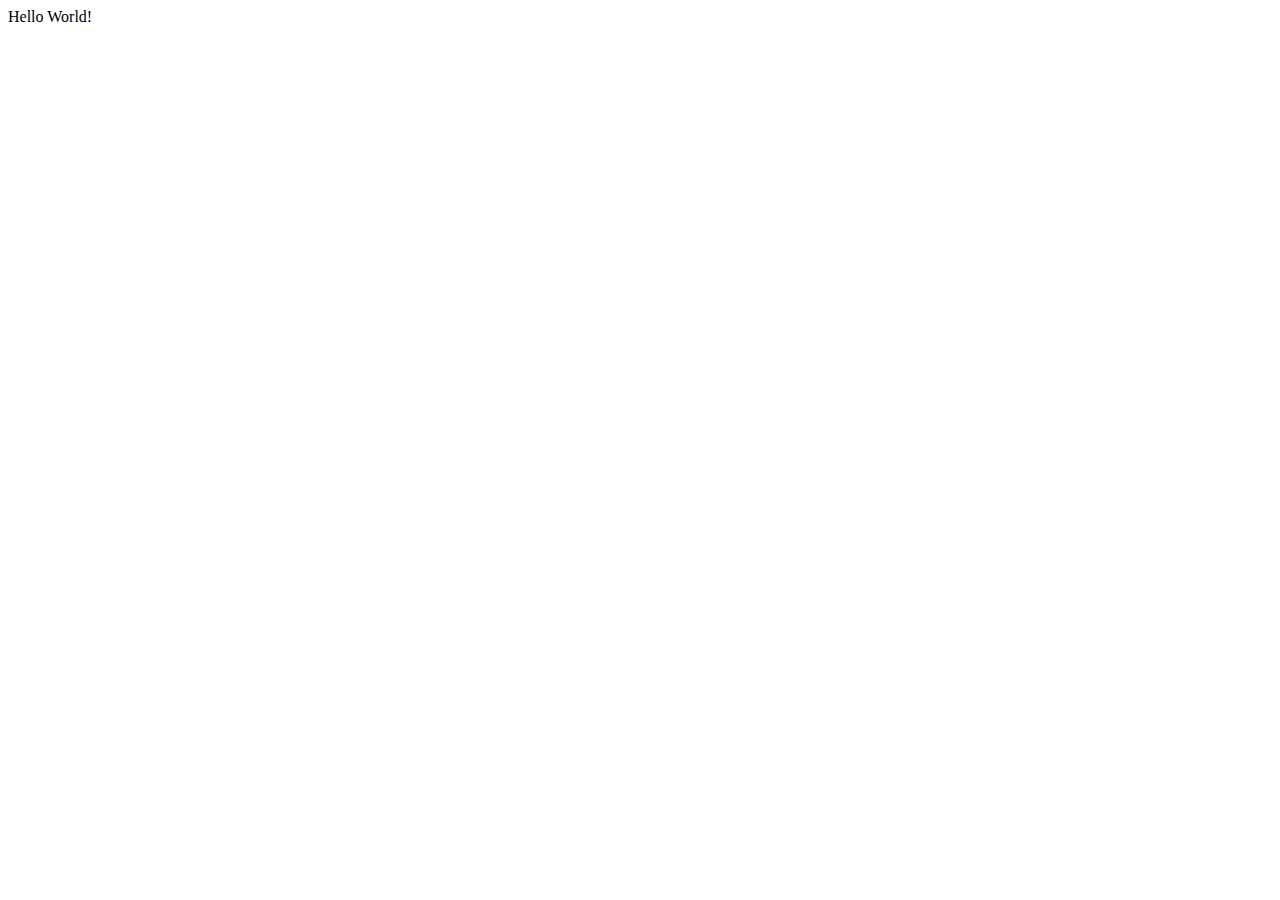
==== index.html @ dfebf289 "1" ====
<!DOCTYPE html PUBLIC "-//W3C//DTD XHTML 1.0 Transitional//EN" "http://www.w3.org/TR/xhtml1/DTD/xhtml1-transitional.dtd">
<html lang="ko">
	<head>
	   <meta charset="UTF-8" />
	   <title>21561121_최수림</title>
	   	<script type="text/javascript">
			var car = ['sonata', 'spark', 'malibu', 'sorento'];
			var rev = car.reverse();
			for(var i = 0; i < 2; i++){
				console.log(rev);
			}
		</script>
		<script type="text/javascript">
			for (name in document) {
            console.log(name);}
		</script>
	</head>
	<body>
		Hello World!
	
	</body>
</html>
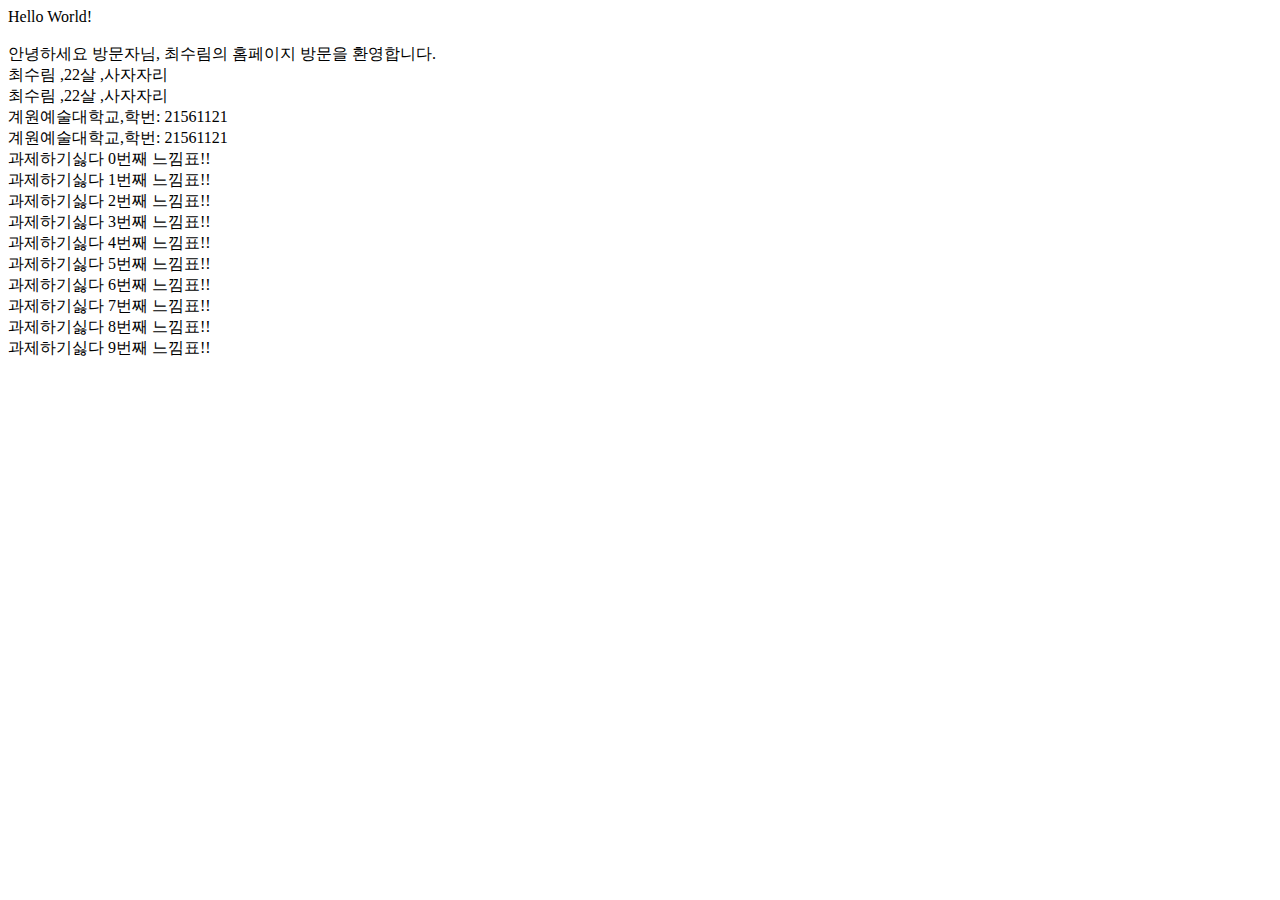
==== commit 6813b85b: "work" ====
--- a/index.html
+++ b/index.html
@@ -9,14 +9,41 @@
 			for(var i = 0; i < 2; i++){
 				console.log(rev);
 			}
-		</script>
-		<script type="text/javascript">
 			for (name in document) {
             console.log(name);}
 		</script>
 	</head>
 	<body>
-		Hello World!
-	
+		Hello World!<br /><br />
+	<script type="text/javascript">
+		function intro (hi, name, come){
+			document.write(hi + '방문자님, ' + name + '의 홈페이지 ' + come + '을 환영합니다.<br />')
+		}
+		intro('안녕하세요 ', '최수림', '방문');
+
+		var myName = ['최수림 ', '22살 ', '사자자리<br />'];
+		for (var i =0; i<2; i++){
+			document.write(myName);
+		}
+		var school = {Kaywon: '계원예술대학교', ClassOf: '학번: 21561121</br>'};
+		var name = '';
+		var koreanName = [];
+		for (name in school) {
+		 koreanName.push(school[name]);
+		}
+		for (var i = 0; i<2; i++){
+			document.write(koreanName);
+		}
+
+		var count = 0;
+
+		while (count<10){
+			document.write('과제하기싫다 ' + count + '번째 느낌표!!<br />');
+			count++;
+		}
+		
+
+	</script>
+
 	</body>
 </html>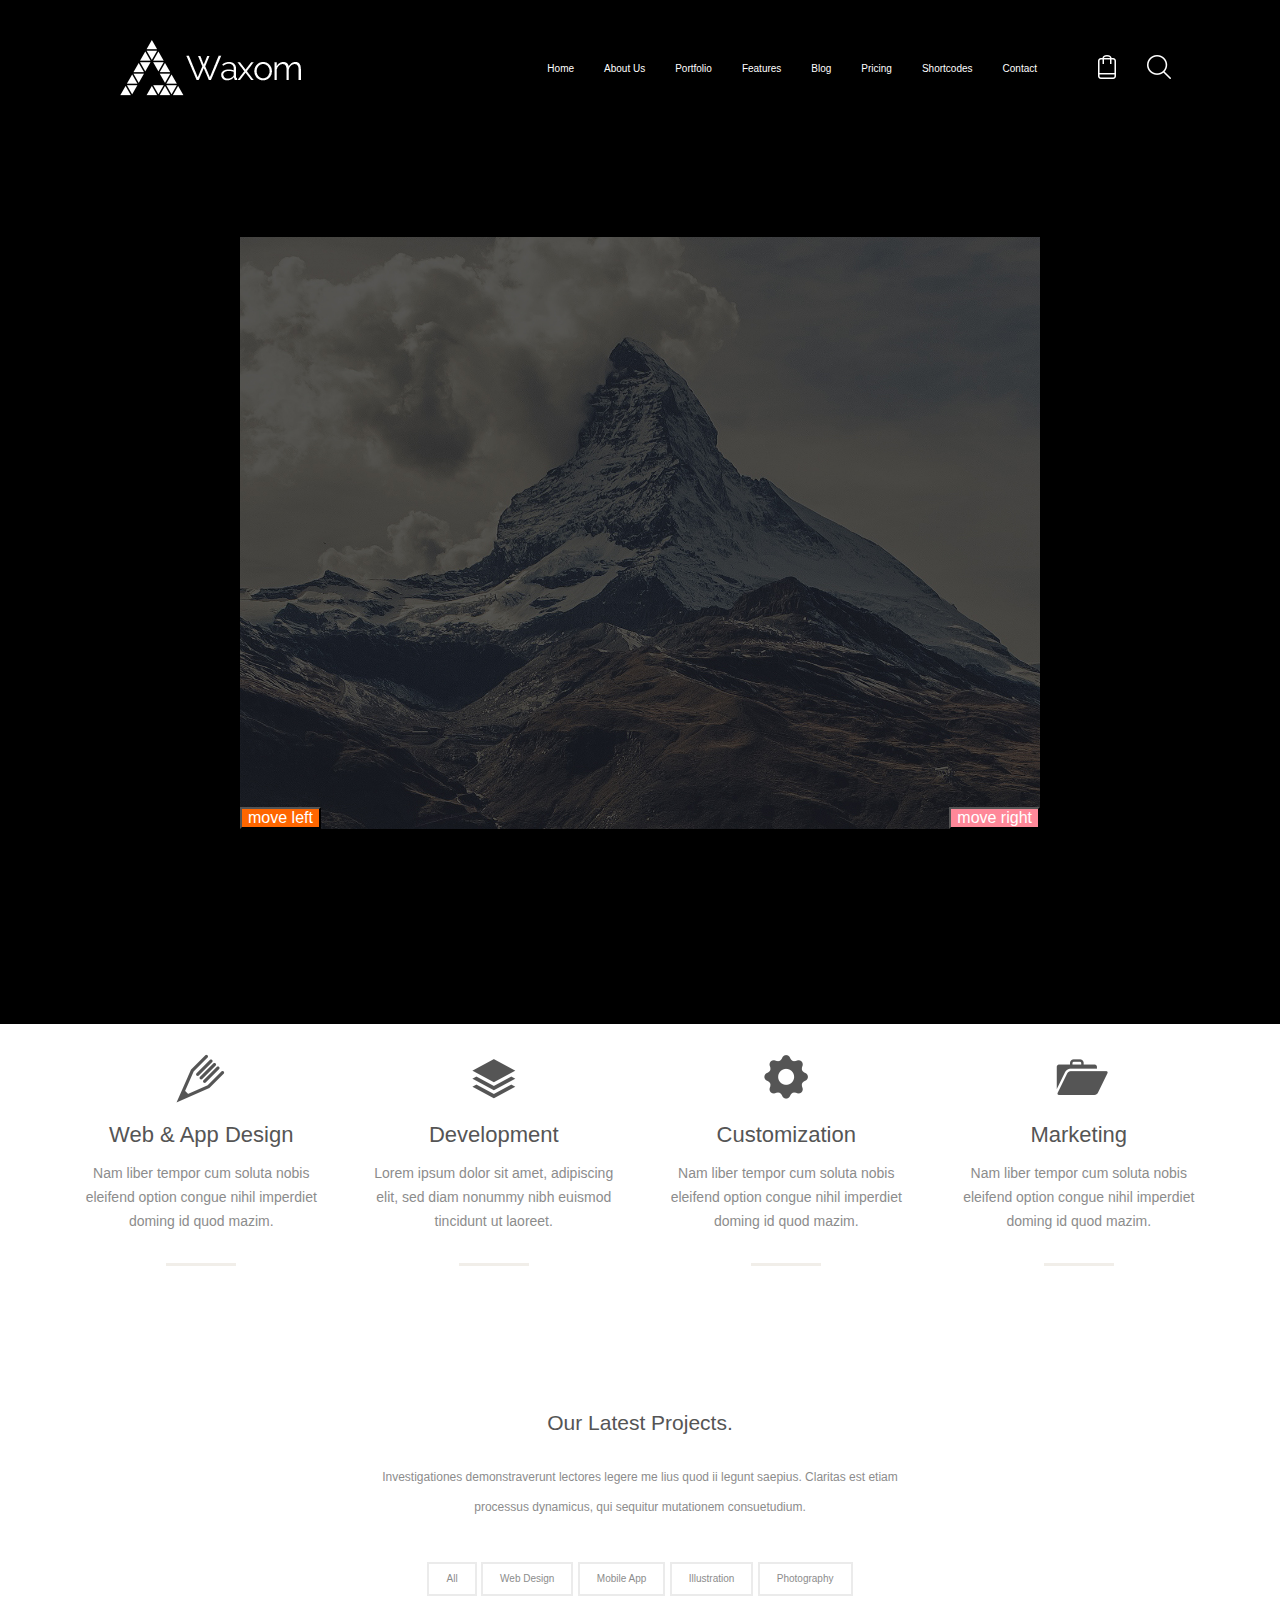
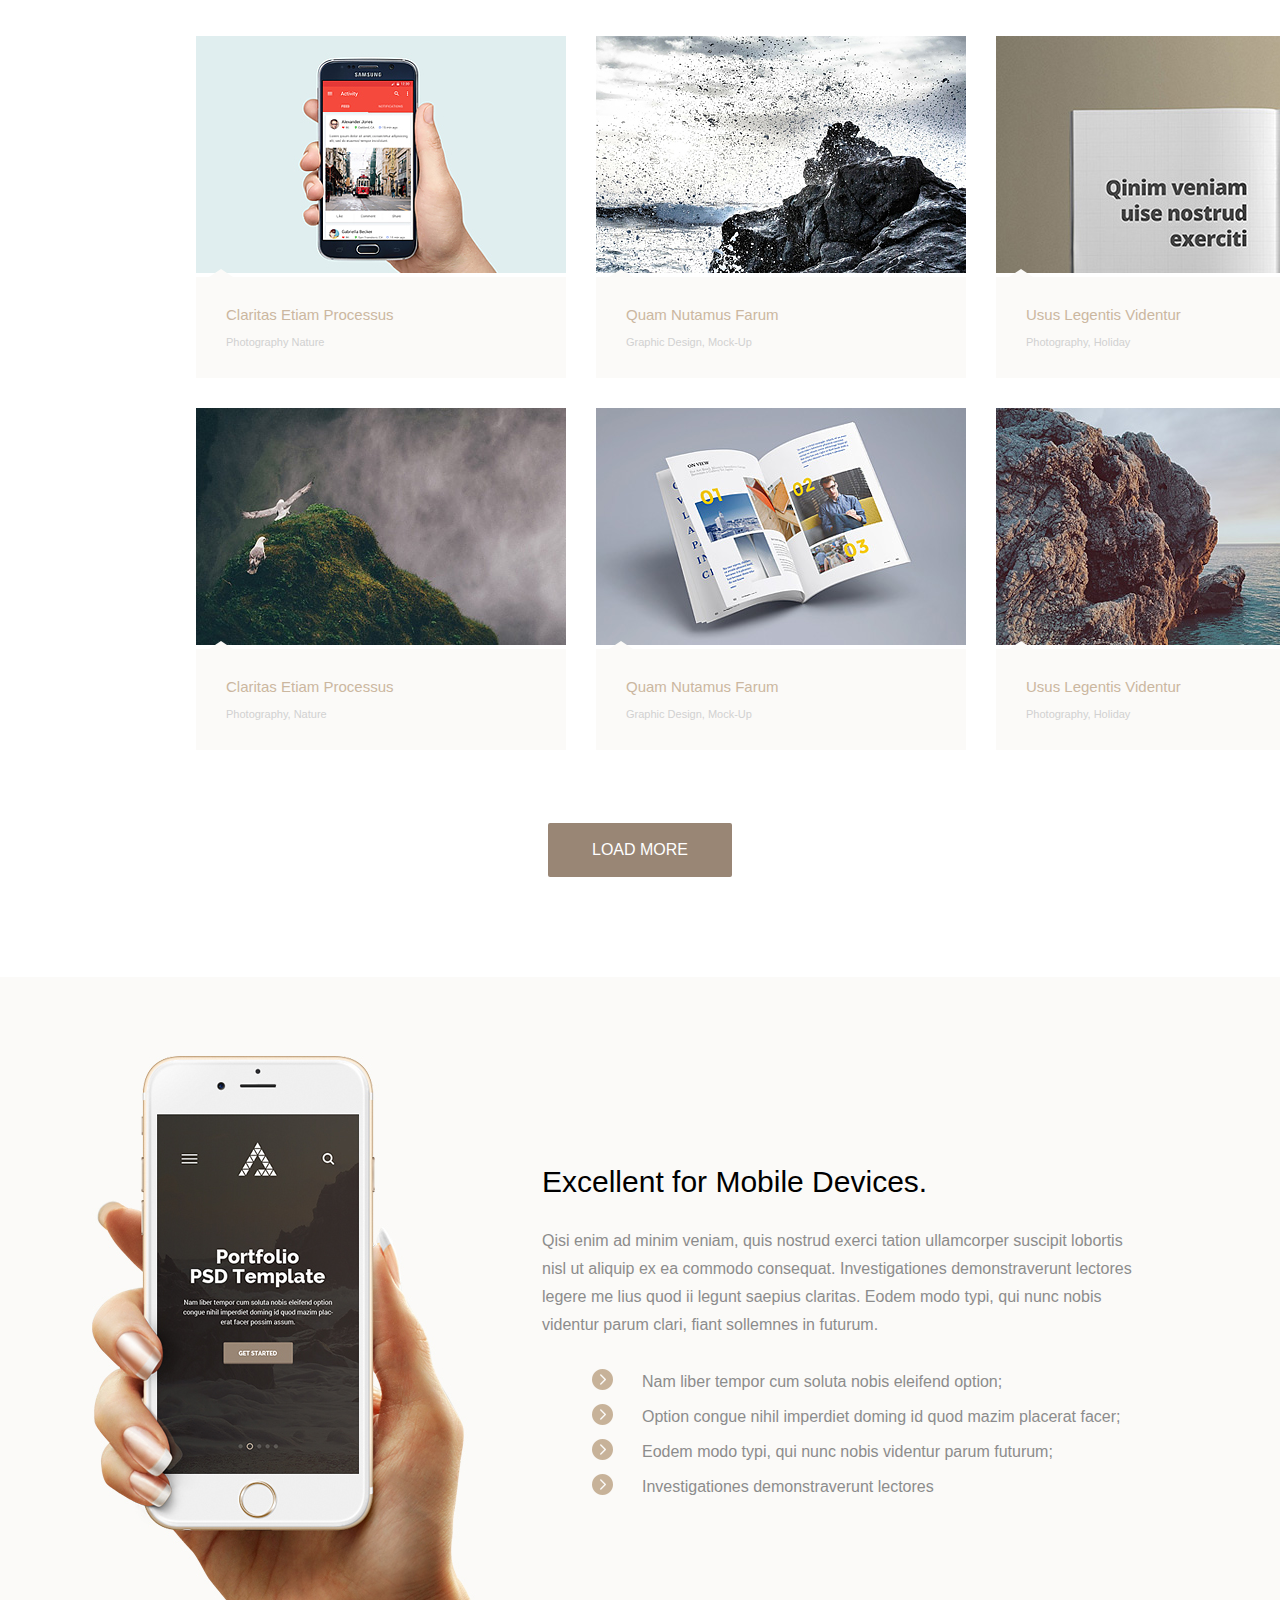
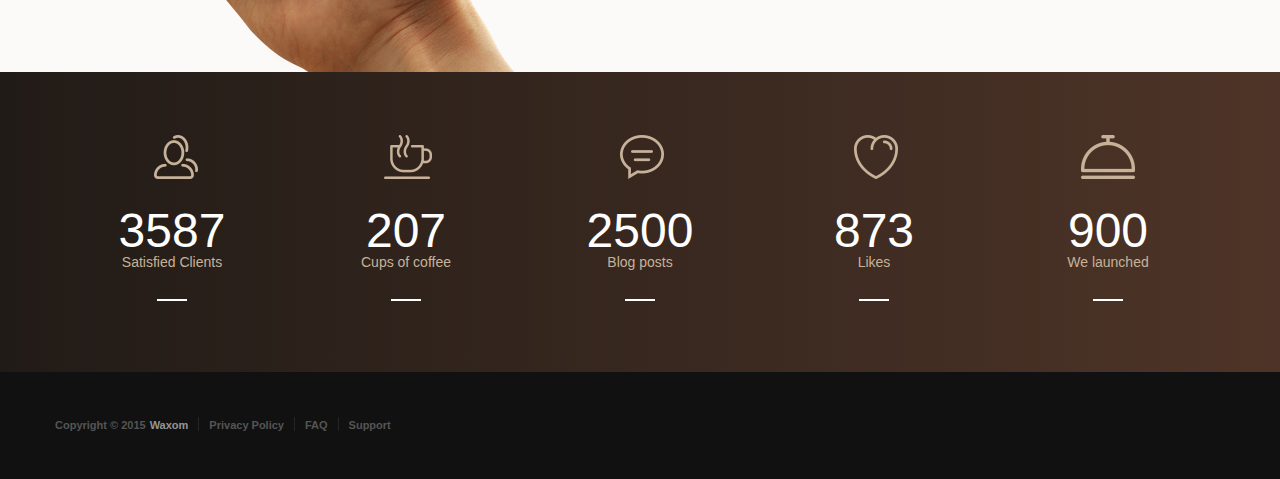
==== commit 3caada24: "v" ====
--- a/index.html
+++ b/index.html
@@ -1,49 +1,379 @@
-<!DOCTYPE html PUBLIC "-//W3C//DTD XHTML 1.0 Transitional//EN" "http://www.w3.org/TR/xhtml1/DTD/xhtml1-transitional.dtd">
+<!DOCTYPE html>
 <html lang="ko">
-	<head>
-	   <meta charset="UTF-8" />
-	   <title>21561121_최수림</title>
-	   	<script type="text/javascript">
-			var car = ['sonata', 'spark', 'malibu', 'sorento'];
-			var rev = car.reverse();
-			for(var i = 0; i < 2; i++){
-				console.log(rev);
-			}
-			for (name in document) {
-            console.log(name);}
+<head>
+	<meta charset="utf-8">
+	<title>21561121-최수림</title>
+	<link rel="stylesheet" type="text/css" href="css/style.css">
+    <link rel="stylesheet" href="./css/normalize.css">
+    <link rel="stylesheet" href="./css/index.css">
+</head>
+<body>
+	<header>
+		<div class="dhd1">
+			<h1><a href="#"><img src="img/logo.png" width="181" height="56" alt=""></a></h1>
+			<nav>
+				<ul>
+					<li><a href="#">Home</a></li>
+					<li><a href="#">About Us</a></li>
+					<li><a href="#">Portfolio</a></li>
+					<li><a href="#">Features</a></li>
+					<li><a href="#">Blog</a></li>
+					<li><a href="#">Pricing</a></li>
+					<li><a href="#">Shortcodes</a></li>
+					<li><a href="#">Contact</a></li>
+					<div>
+						<a href="#"><li class="h_1"></li></a>
+						<a href="#"><li class="h_2"></li></a>
+					</div>
+				</ul>
+			</nav>
+		</div>
+				<article class="hdart">
+		<div id="imageSlider" class="imageSlider">
+			<ul id="sliderContainer" class="sliderContainer">
+			</ul>
+			<div id="controller" class="controller">
+					<button id="leftButton" class="left">왼쪽으로</button>
+					<button id="rightButton" class="right">오른쪽으로</button>
+			</div>
+			<script src="https://code.jquery.com/jquery-3.1.1.min.js"></script>
+			<script type="text/javascript" src="js/jquery.js"></script>
+				<script type="text/javascript">
+   			 $(document).ready(function (){        
+			//자바스크립트 코드 작성 영역
+			var imageNames = ['img/img1.jpg', './img/img2.jpg', './img/img3.jpg', './img/img4.jpg', './img/img5.jpg'];
+            //Quest 02 imageNames 배열의 원소 수 만큼 li 노드객체를 생 성합시다. for 반복문, $(‘<div></div>’) 
+            //Quest 03 배열의 원소를 src attrubute로 갖는 img 노드를 생 성하고, Q2에서 생성한 li 노드에 추가합시다. <img src=“…” />, append, appendTo
+            //Quest 04 img 노드를 포함하고 있는 li 노드를 ul#sliderContainer 노드에 추가합시다. append, appendTo     
+            for(var i=0;i < imageNames.length;i++){
+                $('<li></li>').append('<img src='+'"'+imageNames[i]+'"'+'/>').appendTo('ul#sliderContainer');  
+            }      
+            var $p = $('p#test');
+            var $er = $('p#error');
+            //Quest 05 p#moveTop노드를 body의 가장 위로 이동합시다 prepend, before
+            $('body').prepend($('p#moveTop'));
+            //Quest 06 p#moveBottom노드를 body의 가장 아래로 이동합 시다. append, after
+            $('body').after($('p#moveBottom'));
+            //Quest 07 p#error노드를 삭제합시다. remove
+            $er.remove();
+            
+            //Quest 08 p#test노드의 내용을 ‘수정되었습니다’ 로 수정해봅 시다. html, text
+            $p.text('저를수정해주세요');
+            //Quest 07 p#test노드의 내용을 모두 삭제합시다. html
+            $p.html('');
+            
+            
+            //week5
+            var $li = $("#sliderContainer > li");
+            $("#imageSlider").css('overflow','hidden');
+            $li.css('float','left');
+            $("#sliderContainer img").css('height','592px');
+            
+            $("#sliderContainer").css('width',$li.length * parseInt($li.css('width')));
+            
+            $("#leftButton").html('move left').css({backgroundColor:'#ff6600',color:'#ffffff'});
+            $("#rightButton").html('move right').css({backgroundColor:'#ff8899',color:'#ffffff'});
+        
+            var max = $li.length;
+            var $container =$("#sliderContainer");
+            $container.css({'margin-left':'-800px'});
+            //li 1개의 영역만큼 앞으로 항상 2번째li를보이게함
+            $container.prepend($container.children()[max-1]);
+            //맨마지막자식노드를 맨앞으로(배열은 0부터시작)
+        
+            function moveLeft (){
+                  $($container.children()[1]).css({'margin-left':'800px'});
+                    //두번째자식li의 처음 위치값  
+                    $container.append($container.children()[0]);
+                    //첫번째li를 마지막노드로넣음
+                    $($container.children()[0]).animate({'margin-left':'0'},200);
+                    //두번째였던노드는 첫번째노드로 바뀌면서 배열[0]이되고 애니메이션실행
+                
+            }
+            function moveright (){
+                    $container.prepend($container.children()[max-1]);
+                    //마지막노드를 첫번째 노드로이동
+                    $($container.children()[0]).css({'margin-left':'-800px'});
+                    
+                    $($container.children()[0]).animate({'margin-left':'0'},200);
+           
+            }
+            console.log("fffff");
+           // 함수 만들기 var moveLeft = function (){}
+            
+       
+            $('#leftButton').click(moveLeft);
+            $('#rightButton').click(moveright);
+            //
+           
+});
 		</script>
-	</head>
-	<body>
-		Hello World!<br /><br />
-	<script type="text/javascript">
-		function intro (hi, name, come){
-			document.write(hi + '방문자님, ' + name + '의 홈페이지 ' + come + '을 환영합니다.<br />')
-		}
-		intro('안녕하세요 ', '최수림', '방문');
+	</article>
+	</header>
 
-		var myName = ['최수림 ', '22살 ', '사자자리<br />'];
-		for (var i =0; i<2; i++){
-			document.write(myName);
-		}
-		var school = {Kaywon: '계원예술대학교', ClassOf: '학번: 21561121</br>'};
-		var name = '';
-		var koreanName = [];
-		for (name in school) {
-		 koreanName.push(school[name]);
-		}
-		for (var i = 0; i<2; i++){
-			document.write(koreanName);
-		}
+	<article class="art1">
+		<ul>
+			<li>
+				<a href="#" class="box">
+					<span class="ic">ic</span>
+					<h2>Web &amp; App Design</h2>
+					<p>Nam liber tempor cum soluta nobis<br />
+					eleifend option congue nihil imperdiet<br />
+					doming id quod mazim.</p>
+					<span class="bar">bar</span>
+				</a>
+			</li>
+			<li>
+				<a href="#" class="box2">
+					<span class="ic">ic</span>
+					<h2>Development</h2>
+					<p>Lorem ipsum dolor sit amet, adipiscing<br />
+					elit, sed diam nonummy nibh euismod<br />
+					tincidunt ut laoreet.</p>
+					<span class="bar">bar</span>
+				</a>
+			</li>
+			<li>
+				<a href="#" class="box3">
+					<span class="ic">ic</span>
+					<h2>Customization</h2>
+					<p>Nam liber tempor cum soluta nobis<br />
+					eleifend option congue nihil imperdiet<br />
+					doming id quod mazim.</p>
+					<span class="bar">bar</span>
+				</a>
+			</li>
+			<li>
+				<a href="#" class="box4">
+					<span class="ic">ic</span>
+					<h2>Marketing</h2>
+					<p>Nam liber tempor cum soluta nobis<br />
+					eleifend option congue nihil imperdiet<br />
+					doming id quod mazim.</p>
+					<span class="bar">bar</span>
+				</a>
+			</li>
+		</ul>
 
-		var count = 0;
-
-		while (count<10){
-			document.write('과제하기싫다 ' + count + '번째 느낌표!!<br />');
-			count++;
-		}
-		
-
-	</script>
-
-	</body>
+		<div class="div1">
+			<div>
+				<h2>Our Latest Projects.</h2>
+				<p>Investigationes demonstraverunt lectores legere me lius quod ii legunt saepius. Claritas est etiam<br />
+				processus dynamicus, qui sequitur mutationem consuetudium.</p>
+			</div>
+			<ul class="waaa">
+				<li><a href="#">All</a></li>
+				<li><a href="#">Web Design</a></li>
+				<li><a href="#">Mobile App</a></li>
+				<li><a href="#">Illustration</a></li>
+				<li><a href="#">Photography</a></li>
+			</ul>
+			<ul class="gallery">
+				<li>
+					<div>
+						<a class="a1" href="#">
+						    <div class="img">
+						    	<div>
+								 	<ul>
+								 		<li><img src="img/imgicon.png" width="26" height="26" alt="iconsub"></li>
+								 		<li><img src="img/imgicon2.png" width="26" height="26" alt="iconsub"></li>
+								 	</ul>
+							    </div>
+						    </div>
+							<div class="content">
+								<div>
+									<span>arrow</span>
+								</div>
+								<div class="subContent">
+									<h2>Claritas Etiam Processus</h2>
+									<p>Photography Nature</p>
+								</div>
+							</div>
+						</a>
+					</div>
+				</li>
+				<li>
+					<div>
+						<a class="a1" href="#">
+							<div class="img">
+								<div>
+								 	<ul>
+								 		<li><img src="img/imgicon.png" width="26" height="26" alt="iconsub"></li>
+								 		<li><img src="img/imgicon2.png" width="26" height="26" alt="iconsub"></li>
+								 	</ul>
+							    </div>
+						    </div>
+						    <div class="content">
+						    	<div>
+						    		<span>arrow</span>
+						    	</div>
+						    	<div class="subContent">
+									<h2>Quam Nutamus Farum</h2>
+									<p>Graphic Design, Mock-Up</p>
+								</div>
+							</div>
+						</a>
+					</div>
+				</li>
+				<li>
+					<div>
+						<a class="a1" href="#">
+							<div class="img">
+								<div>
+								 	<ul>
+								 		<li><img src="img/imgicon.png" width="26" height="26" alt="iconsub"></li>
+								 		<li><img src="img/imgicon2.png" width="26" height="26" alt="iconsub"></li>
+								 	</ul>
+							    </div>
+						    </div>
+						    <div class="content">
+						    	<div>
+									<span>arrow</span>
+								</div>
+								<div class="subContent">
+									<h2>Usus Legentis Videntur</h2>
+									<p>Photography, Holiday</p>
+								</div>
+							</div>
+						</a>
+					</div>
+				</li>
+				<li>
+					<div>
+						<a class="a1" href="#">
+							<div class="img">
+								<div>
+								 	<ul>
+								 		<li><img src="img/imgicon.png" width="26" height="26" alt="iconsub"></li>
+								 		<li><img src="img/imgicon2.png" width="26" height="26" alt="iconsub"></li>
+								 	</ul>
+							    </div>
+						    </div>
+						    <div class="content">
+								<div>
+									<span>arrow</span>
+								</div>
+								<div class="subContent">
+									<h2>Claritas Etiam Processus</h2>
+									<p>Photography, Nature</p>
+								</div>
+							</div>
+						</a>
+					</div>
+				</li>
+				<li>
+					<div>
+						<a class="a1" href="#">
+							<div class="img">
+								<div>
+								 	<ul>
+								 		<li><img src="img/imgicon.png" width="26" height="26" alt="iconsub"></li>
+								 		<li><img src="img/imgicon2.png" width="26" height="26" alt="iconsub"></li>
+								 	</ul>
+							    </div>
+							</div>
+							<div class="content">
+							   	<div>
+							   		<span>arrow</span>
+								</div>
+								<div class="subContent">
+									<h2>Quam Nutamus Farum</h2>
+									<p>Graphic Design, Mock-Up</p>
+								</div>
+							</div>
+						</a>
+					</div>
+				</li>
+				<li>
+					<div>
+						<a class="a1" href="#">
+							<div class="img">
+								<div>
+								 	<ul>
+								 		<li><img src="img/imgicon.png" width="26" height="26" alt="iconsub"></li>
+								 		<li><img src="img/imgicon2.png" width="26" height="26" alt="iconsub"></li>
+								 	</ul>
+							    </div>
+							</div>
+							<div class="content">
+								<div>
+									<span>arrow</span>
+								</div>
+								<div class="subContent">
+									<h2>Usus Legentis Videntur</h2>
+									<p>Photography, Holiday</p>
+								</div>
+							</div>
+						</a>
+					</div>
+				</li>
+			</ul>
+		</div>
+		<div class="div1_1">
+			<a href="#">LOAD MORE</a>
+		</div>
+	</article>
+	<article class="art2">
+		<div>
+			<h2>Excellent for Mobile Devices.</h2>
+			<p>Qisi enim ad minim veniam, quis nostrud exerci tation ullamcorper suscipit lobortis<br />
+				nisl ut aliquip ex ea commodo consequat. Investigationes demonstraverunt lectores<br />
+				legere me lius quod ii legunt saepius claritas. Eodem modo typi, qui nunc nobis<br />
+				videntur parum clari, fiant sollemnes in futurum.</p>
+			<ul>
+				<li>Nam liber tempor cum soluta nobis eleifend option;</li>
+				<li>Option congue nihil imperdiet doming id quod mazim placerat facer;</li>
+				<li>Eodem modo typi, qui nunc nobis videntur parum futurum;</li>
+				<li>Investigationes demonstraverunt lectores</li>
+			</ul>
+		</div>
+	</article>
+	<article class="art4">
+		<ul>
+			<li>
+				<span class="ic">ic</span>
+				<h2>3587</h2>
+				<p>Satisfied Clients</p>
+				<span class="bar">bar</span>
+			</li>
+			<li>
+				<span class="ic">ic</span>
+				<h2>207</h2>
+				<p>Cups of coffee</p>
+				<span class="bar">bar</span>
+			</li>
+			<li>
+				<span class="ic">ic</span>
+				<h2>2500</h2>
+				<p>Blog posts</p>
+				<span class="bar">bar</span>
+			</li>
+			<li>
+				<span class="ic">ic</span>
+				<h2>873</h2>
+				<p>Likes</p>
+				<span class="bar">bar</span>
+			</li>
+			<li>
+				<span class="ic">ic</span>
+				<h2>900</h2>
+				<p>We launched</p>
+				<span class="bar">bar</span>
+			</li>
+		</ul>
+	</article>
+	<footer>
+		<div class="fdiv">
+			<ul>
+				<li>Copyright © 2015 <div>Waxom</div></li>
+				<li><span>var</span></li>
+				<li><a href="#">Privacy Policy</a></li>
+				<li><span>var</span></li>
+				<li><a href="#">FAQ</a></li>
+				<li><span>var</span></li>
+				<li><a href="#">Support</a></li>
+			</ul>
+		</div>
+	</footer>
+</body>
 </html>--- a/css/style.css
+++ b/css/style.css
@@ -0,0 +1,284 @@
+@charset "UTF-8";
+/*RESET CSS 보통 리셋을 한 번 시켜고 시작한다.*/
+html, body, div, span, applet, object, iframe, h1, h2, h3, h4, h5, h6, p, blockquote, pre, a, abbr,
+acronym, address, big, cite, code, del, dfn, em, img, ins, kbd, q, s, samp, small, strike, strong,
+sub, sup, tt, var, b, u, i, center, dl, dt, dd, ol, ul, li, fieldset, form, label, legend, table,
+caption, tbody, tfoot, thead, tr, th, td, article, aside, canvas, details, embed, figure, figcaption,
+footer, header, hgroup, menu, nav, output, ruby, section, summary, time, mark, audio, video {
+	margin: 0;
+	padding: 0;
+	border: 0;
+	font-size: 100%;
+	font: inherit;
+	vertical-align: baseline;
+}
+/* HTML5 display-role reset for older browsers */
+article, aside, details, figcaption, figure, 
+footer, header, hgroup, menu, nav, section {
+	display: block;
+}
+body {
+	line-height: 1;
+}
+ol, ul {
+	list-style: none;
+}
+blockquote, q {
+	quotes: none;
+}
+blockquote:before, blockquote:after,
+q:before, q:after {
+	content: '';
+	content: none;
+}
+table {
+	border-collapse: collapse;
+	border-spacing: 0;
+	float:bottom;
+}
+
+header {position:relative;height: 1024px; overflow: hidden; text-align: center;background-color: #000;}
+header > div.dhd1 {width: 1170px;display: inline-block; height: 134px;}
+header > div.dhd1 > h1 {float: left; margin: 40px 65px;}
+header > div.dhd1 > nav {float: right;}
+header > div.dhd1 > nav > ul {margin-right: 54px;}
+header > div.dhd1 > nav > ul > li {float: left; line-height: 134px;}
+header > div.dhd1 > nav > ul > li > a {
+	font-size: 10px; text-decoration: none;
+	color: #FFF; margin-right: 30px;
+}
+header > div.dhd1 > nav > ul > li > a:hover {color: #c7b299;}
+header > div.dhd1 > nav > ul > li > a:active {color: #c7b299;}
+header > div.dhd1 > nav > ul > div {float: left;}
+header > div.dhd1 > nav > ul > div > a {float: left; margin-left: 28px; margin-top: 55px;}
+header > div.dhd1 > nav > ul > div > a > li.h_1 {
+ 	width:24px; height:24px;
+	background-image: url("../img/hicon2.png");
+	background-size: 24px;
+}
+header > div.dhd1 > nav > ul > div > a > li.h_1:hover {
+	background-image: url("../img/hicon2_1.png");
+	background-size: 24px;
+}
+header > div.dhd1 > nav > ul > div > a > li.h_1:active {
+	background-image: url("../img/hicon2_1.png");
+	background-size: 24px;
+}
+header > div.dhd1 > nav > ul > div > a > li.h_2 {
+ 	width:24px; height:24px;
+	background-image: url("../img/hicon.png");
+	background-size: 24px;
+}
+header > div.dhd1 > nav > ul > div > a > li.h_2:hover {
+	background-image: url("../img/hicon_1.png");
+	background-size: 24px;
+}
+header > div.dhd1 > nav > ul > div > a > li.h_2:active{
+	background-image: url("../img/hicon_1.png");
+	background-size: 24px;
+}
+
+.bxSliderwrap {position:absolute; width:100%; margin: 0 auto;}
+.bx-pager.bx-default-pager {overflow: hidden; position:relative;}
+.bx-pager{
+			position:relative;
+			width:100%; text-align: center;overflow: hidden;
+		}
+.bx-pager-item {display: inline-block;}
+.bx-pager-item > a {
+				display:inline-block;width: 11px;height: 11px;
+				text-indent: 99999999px;
+				border: 2px solid #979697;
+				border-radius: 11px;
+				margin: 0 10px; background-color: #979697; z-index: 9999999;
+			}
+.bx-pager-item > a.active {
+	width: 15px;height: 15px; background-color: #FFF;
+	border-radius: 15px; border: 2px solid #c7b299; background-color: transparent;
+}
+.bx-prev {
+	overflow: hidden; margin-left: 40px;
+	position: absolute; z-index:9999;top: 50%;left:0;
+	background-image: url("../img/arrowleft.png");
+	width: 40px; height: 73px; text-indent: 999999px;
+}
+.bx-prev:hover {
+	background-image: url("../img/arrowleft2.png");
+	width: 40px; height: 73px;
+}
+.bx-next {
+	overflow: hidden; margin-right: 40px;
+	position: absolute; z-index:9999;top: 50%;right:0;
+	background-image: url("../img/arrowright.png");
+	width: 40px; height: 73px; text-indent: 999999px;
+}
+.bx-next:hover {
+	background-image: url("../img/arrowright2.png");
+	width: 40px; height: 73px;
+}
+.lislider {position: absolute;}
+
+.dhd2 {
+	position: absolute; z-index: 99999;
+	width: 1170px; text-align: center; color: #FFF;
+	margin: 0 356px; top:40%;
+}
+.dhd2 > h2 {font-size: 25px; line-height: 47px;}
+.dhd2 > h3 {font-size: 37px; line-height: 67px; font-weight: bold;}
+.dhd2 > p {font-size: 12px; line-height: 25px;}
+.dhd2 > a {
+	margin-top: 55px; text-decoration: none; color: #FFF;
+	font-size: 11px; padding: 21px 37px;
+	display:inline-block; border: 0 solid; border-radius: 2px;
+	background-color: #998675;
+}
+.dhd2 > a:hover {
+	font-size: 11px; padding: 21px 37px;
+	display:inline-block; border: 0 solid; border-radius: 2px;
+	background-color: #736357;
+}
+.dhd2 > a:active {
+	font-size: 11px; padding: 21px 37px;
+	display:inline-block; border: 0 solid; border-radius: 2px;
+	background-color: #736357;
+}
+
+article.art1 {text-align: center;}
+article.art1 > ul {width: 1170px; margin: 0 auto;display: inline-block;}
+article.art1 > ul > li {float: left; width: 25%}
+article.art1 > ul > li > a {text-decoration: none; text-align: center;}
+article.art1 > ul > li > a > h2{font-size: 22px;color: #555; margin-bottom: 15px;}
+article.art1 > ul > li > a > p {font-size: 14px;line-height: 24px; color: #8c8c8c;}
+article.art1 > ul > li > a > span {display: block;margin: 0 auto; text-indent: -99999999px;}
+article.art1 > ul > li > a > span.ic {
+ 	width: 100px; height: 100px; background: url('../img/common.png') no-repeat 0 0;
+ }
+ article.art1 > ul > li > a.box2 > span.ic {background-position: -100px 0;}
+ article.art1 > ul > li > a.box3 > span.ic {background-position: -200px 0;}
+ article.art1 > ul > li > a.box4 > span.ic {background-position: -300px 0;}
+
+ article.art1 > ul > li > a > span.bar {
+ 	margin-top:30px; width: 70px; height: 3px; background-color: #f1eee9;
+ }
+article.art1 > ul > li > a:hover > h2 {color: #c7b299;}
+article.art1 > ul > li > a:hover > span.bar {background-color: #c7b299;}
+
+article.art1 > ul > li > a.box:hover > span.ic {background-position: 0 -100px; }
+article.art1 > ul > li > a.box2:hover > span.ic {background-position: -100px -100px; }
+article.art1 > ul > li > a.box3:hover > span.ic {background-position: -200px -100px; }
+article.art1 > ul > li > a.box4:hover > span.ic {background-position: -300px -100px; }
+
+article.art1 > div.div1 {margin-top: 143px;text-align: center;}
+article.art1 > div.div1 > div {}
+article.art1 > div.div1 > div > h2 {font-size: 21px; color: #555;}
+article.art1 > div.div1 > div > p {font-size: 12px; color: #8c8c8c; margin-top: 29px; line-height: 30px;}
+article.art1 > div.div1 > ul.waaa {margin-top:40px;}
+article.art1 > div.div1 > ul.waaa > li {display: inline-block;}
+article.art1 > div.div1 > ul.waaa > li > a {
+	text-decoration: none; color: #8c8c8c; display: inline-block;
+	font-size: 10px; padding: 10px 17px; border: 2px solid #ebebeb;
+}
+article.art1 > div.div1 > ul.waaa > li > a:hover {padding: 12px 19px; border: 0px solid; background-color: #998675; color: #FFF;}
+article.art1 > div.div1 > ul.waaa > li > a:active {}
+
+article.art1 > div.div1 > ul.gallery {
+	width:1170px; position:relative; margin: 40px 196px 0 196px; display: inline-block;
+}
+article.art1 > div.div1 > ul.gallery > li {float: left;margin-right: 30px;text-align: center;}
+article.art1 > div.div1 > ul.gallery > li:nth-child(3n) {
+	margin-right: 0;
+}
+article.art1 > div.div1 > ul.gallery > li > div {margin-bottom: 30px;}
+article.art1 > div.div1 > ul.gallery > li > div > a.a1 {text-decoration: none;}
+article.art1 > div.div1 > ul.gallery > li > div > a.a1 > div.img {width:370px; height: 237px;position: relative;}
+article.art1 > div.div1 > ul.gallery > li > div > a.a1 > div.img > div {opacity: 0;}
+article.art1 > div.div1 > ul.gallery > li > div > a.a1 > div.img > div > ul {color: transparent;margin: auto 115px;}
+article.art1 > div.div1 > ul.gallery > li > div > a.a1 > div.img > div > ul > li {float: left; margin: 106px auto;margin-left: 30px;}
+
+article.art1 > div.div1 > ul.gallery > li:nth-child(1) > div > a.a1 > div.img {background: url('../img/img11.jpg');}
+article.art1 > div.div1 > ul.gallery > li:nth-child(2) > div > a.a1 > div.img {background: url('../img/img10.jpg');}
+article.art1 > div.div1 > ul.gallery > li:nth-child(3) > div > a.a1 > div.img {background: url('../img/img9.jpg');}
+article.art1 > div.div1 > ul.gallery > li:nth-child(4) > div > a.a1 > div.img {background: url('../img/img8.jpg');}
+article.art1 > div.div1 > ul.gallery > li:nth-child(5) > div > a.a1 > div.img {background: url('../img/img7.jpg');}
+article.art1 > div.div1 > ul.gallery > li:nth-child(6) > div > a.a1 > div.img {background: url('../img/img6.jpg');}
+
+article.art1 > div.div1 > ul.gallery > li > div > a.a1 > div.content {}
+article.art1 > div.div1 > ul.gallery > li > div > a.a1 > div.content > div {position: absolute; margin: -7.5px 10px;}
+article.art1 > div.div1 > ul.gallery > li > div > a.a1 > div.content > div > span {
+	background: url("../img/arrow.png") no-repeat 0 0;;color: transparent;
+}
+article.art1 > div.div1 > ul.gallery > li > div > a.a1 > div.content > div.subContent {
+	position: relative; display: inline-block; background-color: #fbfaf8;
+	padding: 30px 30px; margin: auto; text-align: left; width: 310px;
+}
+article.art1 > div.div1 > ul.gallery > li > div > a.a1 > div.content > div.subContent > h2 {font-size: 15px; color: #cbb7a0;}
+article.art1 > div.div1 > ul.gallery > li > div > a.a1 > div.content > div.subContent > p {font-size: 11px; color: #d1d1d1; margin-top: 15px;}
+
+article.art1 > div.div1 > ul.gallery > li > div > a.a1:hover > div.img {}
+article.art1 > div.div1 > ul.gallery > li > div > a.a1:hover > div.img > div {background:black; width: 370px; height: 237px; opacity:0.7;}
+article.art1 > div.div1 > ul.gallery > li > div > a.a1:hover > div.img > div > ul {color: #FFF;}
+article.art1 > div.div1 > ul.gallery > li > div > a.a1:hover > div.img > div > ul > li {}
+
+article.art1 > div.div1 > ul.gallery > li > div > a.a1:hover > div.content {}
+article.art1 > div.div1 > ul.gallery > li > div > a.a1:hover > div.content > div {}
+article.art1 > div.div1 > ul.gallery > li > div > a.a1:hover > div.content > div > span {background: url("../img/arrow2.png") no-repeat;}
+article.art1 > div.div1 > ul.gallery > li > div > a.a1:hover > div.content > div.subContent {background-color: #362f2d;}
+article.art1 > div.div1 > ul.gallery > li > div > a.a1:hover > div.content > div.subContent > h2 {}
+article.art1 > div.div1 > ul.gallery > li > div > a.a1:hover > div.content > div.subContent > p {}
+
+article.art1 > div.div1_1 > a {
+	text-decoration: none; padding: 19px 44px; border: 0 solid; background-color: #998675;
+	border-radius: 2px; display: inline-block; color: #FFF; margin-top: 40px;
+}
+article.art1 > div.div1_1 > a:hover {background-color: #736357;}
+
+article.art2 {clear: both; background-color: #fbfaf8;height: 695px;}
+article.art2 > div { 
+	padding-left: 500px;
+	width:696px; height:695px; margin: 100px auto 0;
+	background: url('../img/hand.jpg') no-repeat 50px bottom;
+}
+article.art2 > div > h2 {font-size: 30px; padding-top: 190px;}
+article.art2 > div > p {font-size: 16px; line-height: 28px; padding-top: 30px; color: #8c8c8c;}
+article.art2 > div > ul {margin-top: 30px;color: #8c8c8c;}
+article.art2 > div > ul > li {
+	margin-left: 50px;
+	padding: 2px 0 12px 50px;
+	line-height: 21px;
+	background: url('../img/icarrow.png') no-repeat;
+}
+
+article.art4 {
+	text-align: center;
+	height: 300px; background: -webkit-linear-gradient(left, #211b17, #4e3427);}
+article.art4 > ul {margin-top:35px;width: 1170px; display: inline-block;}
+article.art4 > ul > li {float: left;width: 20%}
+article.art4 > ul > li > span {display: block;margin: 0 auto; text-indent: -99999999px;}
+article.art4 > ul > li > span.ic {
+	width: 100px; height: 100px;
+	background: url('../img/common.png') no-repeat 0 -200px;
+}
+article.art4 > ul > li:nth-child(2) span.ic {background-position: -100px -200px; }
+article.art4 > ul > li:nth-child(3) span.ic {background-position: -200px -200px; }
+article.art4 > ul > li:nth-child(4) span.ic {background-position: -300px -200px; }
+article.art4 > ul > li:nth-child(5) span.ic {background-position: -400px -200px; }
+article.art4 > ul > li > span.bar {margin-top:30px; width: 30px; height: 2px; color: #FFF;}
+article.art4 > ul > li > h2 {font-size: 48px; color: #FFF;}
+article.art4 > ul > li > p {font-size: 14px; color: #c7b299;}
+article.art4 > ul > li > span.bar {margin-top: 30px; width: 30px; height: 2px; background-color: #FFF;}
+
+footer {height: 107px; text-align: center; overflow: hidden; background-color: #111111;}
+footer > div.fdiv {width: 1170px; display: inline-block; }
+footer > div.fdiv > ul {}
+footer > div.fdiv > ul > li {float: left; font-size: 11px; line-height: 107px; color: #555555; font-weight: bold;}
+footer > div.fdiv > ul > li > a {text-decoration: none; color: #555555}
+footer > div.fdiv > ul > li > a:hover {color: #c7b299;}
+footer > div.fdiv > ul > li > a:active {color: #c7b299;}
+footer > div.fdiv > ul > li > div {float: right; color: #959595; margin-left: 4px;}
+footer > div.fdiv > ul > li > span {
+	display: block; width: 1px; height: 14px; background-color: #252525;
+	font-size: 0px; color: transparent; text-indent: -9999999px;
+	margin: 45px 10px auto 10px;
+}
+
+
--- a/css/index.css
+++ b/css/index.css
@@ -0,0 +1,14 @@
+/*CSS for sliderContainer*/
+.imageSlider {margin: 100px auto 0 auto; width: 800px; height:592px; /*overflow: hidden;*/ position: relative;}
+.imageSlider .sliderContainer {padding: 0; margin: 0;}
+.imageSlider .sliderContainer li {list-style: none; margin: 0;}
+.imageSlider .sliderContainer li a {display: block; line-height: 0;}
+.imageSlider .sliderContainer li img {width: 800px; height: 592px;}
+
+.imageSlider .controller {position: absolute; left: 0; bottom: 0; width: 100%;}
+.imageSlider .controller button {vertical-align: middle;}
+.imageSlider .controller button.left {float: left;}
+.imageSlider .controller button.right {float: right;}
+.imageSlider .controller button.right:after {clear: both;}
+
+.error {color: #FF6600; font-weight: bold;}
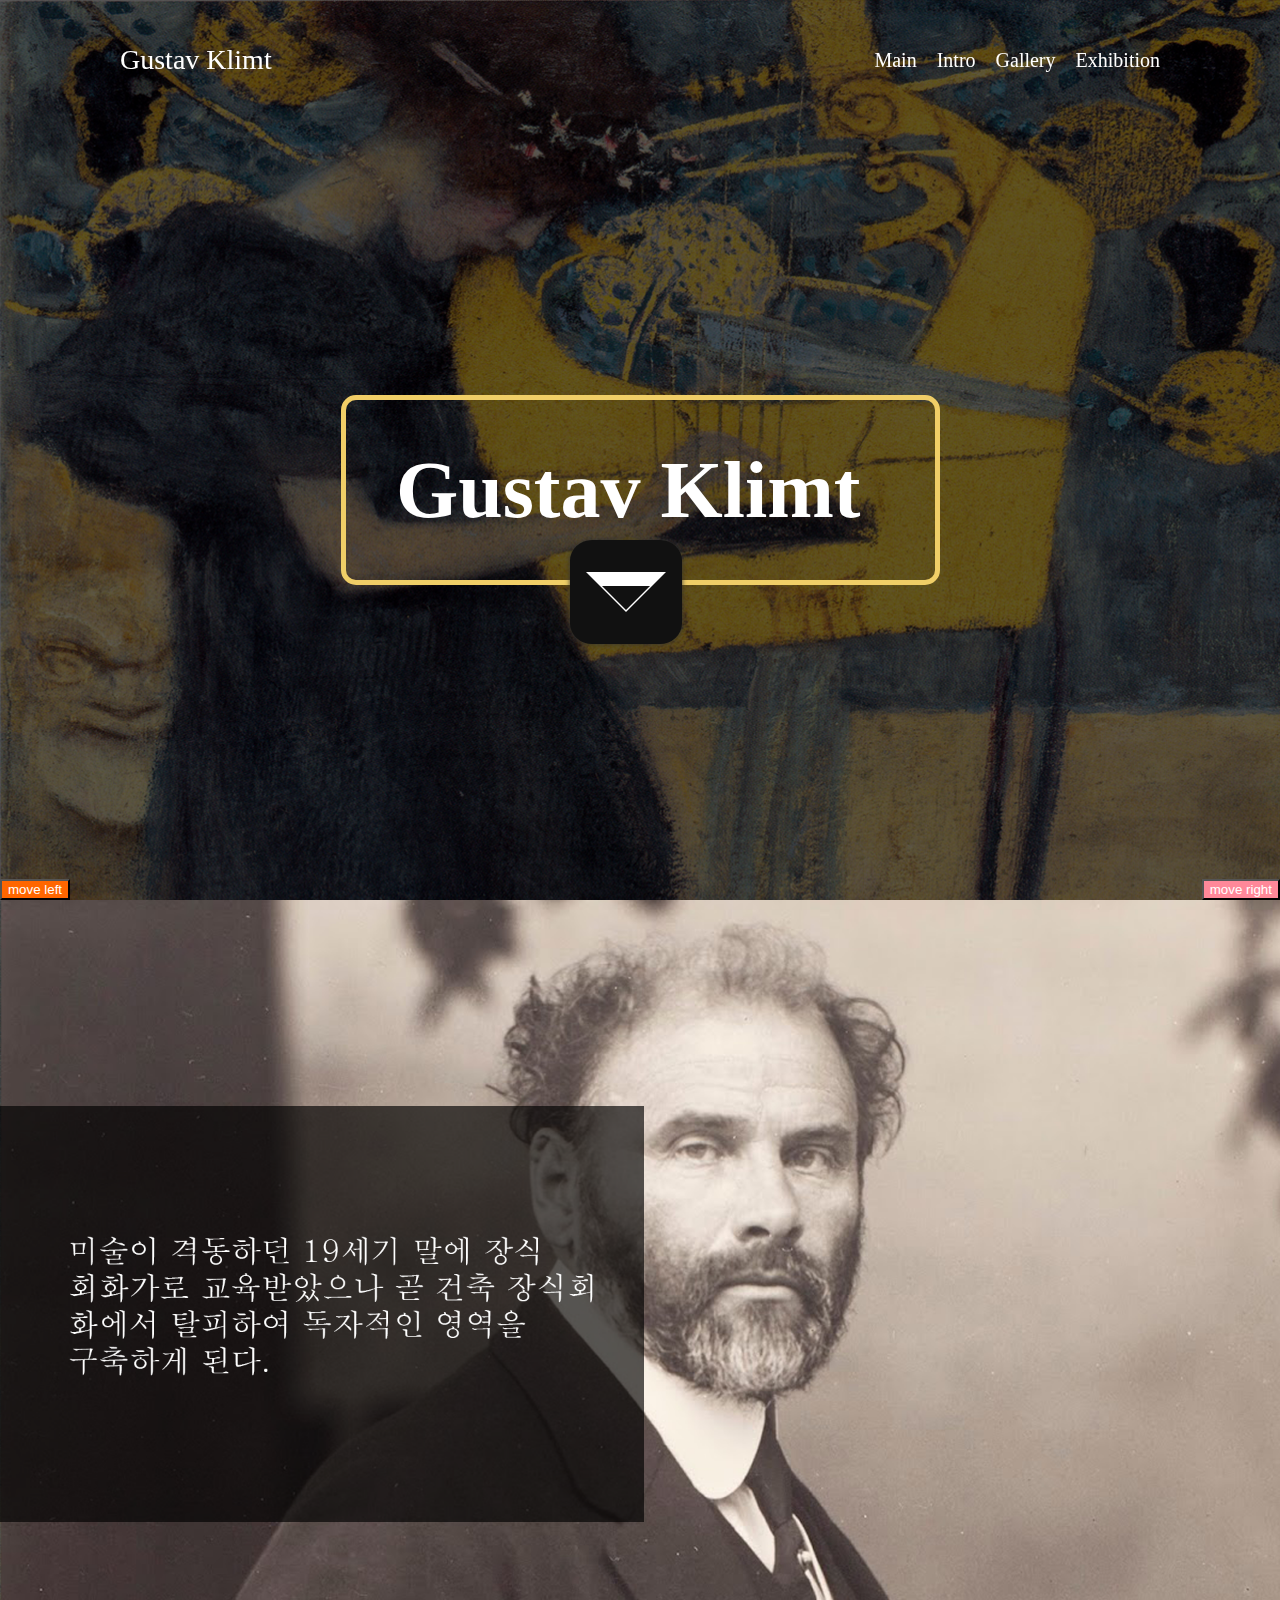
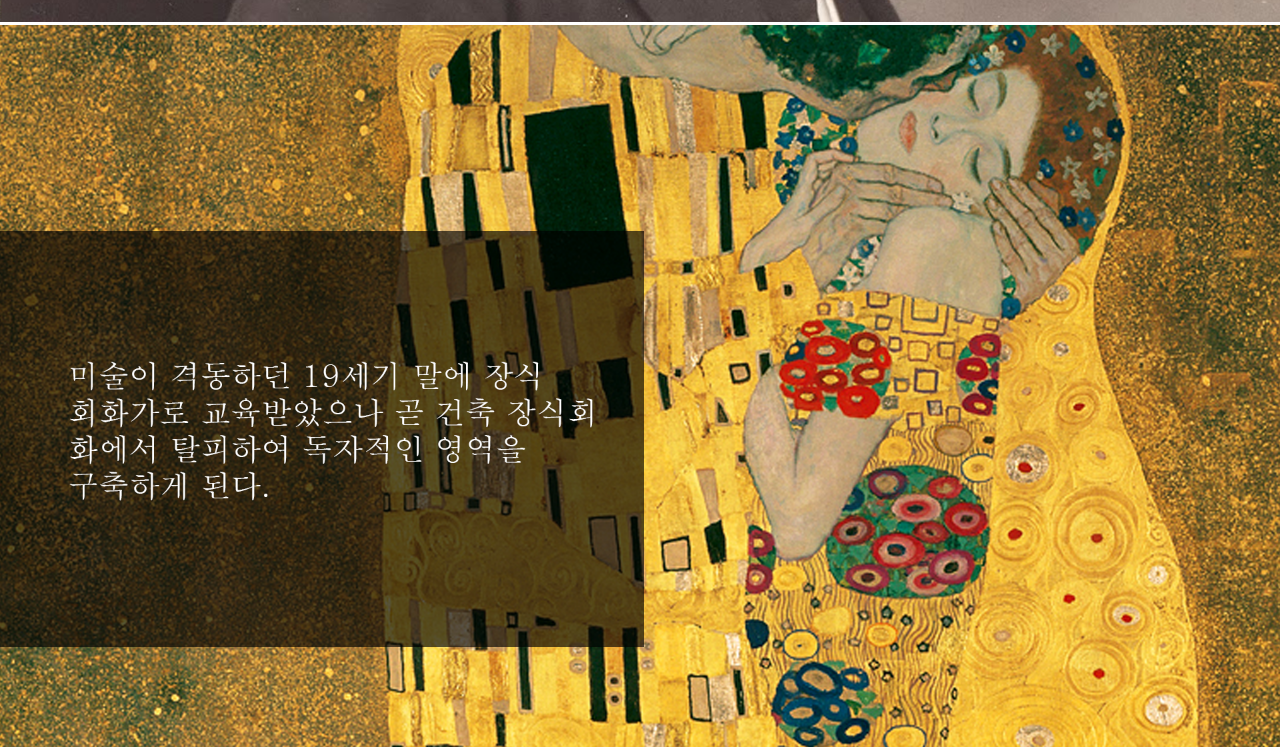
==== commit d38eda91: "2" ====
--- a/index.html
+++ b/index.html
@@ -1,379 +1,62 @@
 <!DOCTYPE html>
-<html lang="ko">
-<head>
-	<meta charset="utf-8">
-	<title>21561121-최수림</title>
-	<link rel="stylesheet" type="text/css" href="css/style.css">
-    <link rel="stylesheet" href="./css/normalize.css">
-    <link rel="stylesheet" href="./css/index.css">
-</head>
-<body>
-	<header>
-		<div class="dhd1">
-			<h1><a href="#"><img src="img/logo.png" width="181" height="56" alt=""></a></h1>
-			<nav>
-				<ul>
-					<li><a href="#">Home</a></li>
-					<li><a href="#">About Us</a></li>
-					<li><a href="#">Portfolio</a></li>
-					<li><a href="#">Features</a></li>
-					<li><a href="#">Blog</a></li>
-					<li><a href="#">Pricing</a></li>
-					<li><a href="#">Shortcodes</a></li>
-					<li><a href="#">Contact</a></li>
-					<div>
-						<a href="#"><li class="h_1"></li></a>
-						<a href="#"><li class="h_2"></li></a>
-					</div>
-				</ul>
-			</nav>
-		</div>
-				<article class="hdart">
-		<div id="imageSlider" class="imageSlider">
-			<ul id="sliderContainer" class="sliderContainer">
-			</ul>
-			<div id="controller" class="controller">
+<html lang="en">
+	<head>
+		<meta charset="UTF-8">
+	    <title>2156121_choisoorim</title>
+	    <!--메인 css-->
+	    <link rel="stylesheet" type="text/css" href="css/main.css">
+	    <link rel="stylesheet" type="text/css" href="css/slider.css">
+    </head>
+    <body>
+    	<!--헤더-->
+    	<header id="header" class="header">
+    		<h1>Gustav Klimt</h1>
+				<nav>
+					<ul>
+						<li><a href="#main">Main</a></li>
+						<li><a href="#intro">Intro</a></li>
+						<li><a href="#gallery">Gallery</a></li>
+						<li><a href="#exhibition">Exhibition</a></li>
+					</ul>
+				</nav>
+    	</header>
+    	<!--헤더 끝-->
+
+    	<!--main 시작-->
+    	<section id="main" class="mainStyle screen">
+	    	<div id="info" class="info style">
+	    			<h2>Gustav Klimt</h2>
+	    	</div>
+	    	<a class="arrow-wrap" href="#intro">
+			<span class="arrow"></span>
+			</a>
+    		<div id="imageSlider" class="imageSlider">
+    			<ul id="sliderContainer" class="sliderContainer"></ul>
+    			<div id="controller" class="controller">
 					<button id="leftButton" class="left">왼쪽으로</button>
 					<button id="rightButton" class="right">오른쪽으로</button>
-			</div>
-			<script src="https://code.jquery.com/jquery-3.1.1.min.js"></script>
+				</div>
+    		</div>
 			<script type="text/javascript" src="js/jquery.js"></script>
-				<script type="text/javascript">
-   			 $(document).ready(function (){        
-			//자바스크립트 코드 작성 영역
-			var imageNames = ['img/img1.jpg', './img/img2.jpg', './img/img3.jpg', './img/img4.jpg', './img/img5.jpg'];
-            //Quest 02 imageNames 배열의 원소 수 만큼 li 노드객체를 생 성합시다. for 반복문, $(‘<div></div>’) 
-            //Quest 03 배열의 원소를 src attrubute로 갖는 img 노드를 생 성하고, Q2에서 생성한 li 노드에 추가합시다. <img src=“…” />, append, appendTo
-            //Quest 04 img 노드를 포함하고 있는 li 노드를 ul#sliderContainer 노드에 추가합시다. append, appendTo     
-            for(var i=0;i < imageNames.length;i++){
-                $('<li></li>').append('<img src='+'"'+imageNames[i]+'"'+'/>').appendTo('ul#sliderContainer');  
-            }      
-            var $p = $('p#test');
-            var $er = $('p#error');
-            //Quest 05 p#moveTop노드를 body의 가장 위로 이동합시다 prepend, before
-            $('body').prepend($('p#moveTop'));
-            //Quest 06 p#moveBottom노드를 body의 가장 아래로 이동합 시다. append, after
-            $('body').after($('p#moveBottom'));
-            //Quest 07 p#error노드를 삭제합시다. remove
-            $er.remove();
-            
-            //Quest 08 p#test노드의 내용을 ‘수정되었습니다’ 로 수정해봅 시다. html, text
-            $p.text('저를수정해주세요');
-            //Quest 07 p#test노드의 내용을 모두 삭제합시다. html
-            $p.html('');
-            
-            
-            //week5
-            var $li = $("#sliderContainer > li");
-            $("#imageSlider").css('overflow','hidden');
-            $li.css('float','left');
-            $("#sliderContainer img").css('height','592px');
-            
-            $("#sliderContainer").css('width',$li.length * parseInt($li.css('width')));
-            
-            $("#leftButton").html('move left').css({backgroundColor:'#ff6600',color:'#ffffff'});
-            $("#rightButton").html('move right').css({backgroundColor:'#ff8899',color:'#ffffff'});
-        
-            var max = $li.length;
-            var $container =$("#sliderContainer");
-            $container.css({'margin-left':'-800px'});
-            //li 1개의 영역만큼 앞으로 항상 2번째li를보이게함
-            $container.prepend($container.children()[max-1]);
-            //맨마지막자식노드를 맨앞으로(배열은 0부터시작)
-        
-            function moveLeft (){
-                  $($container.children()[1]).css({'margin-left':'800px'});
-                    //두번째자식li의 처음 위치값  
-                    $container.append($container.children()[0]);
-                    //첫번째li를 마지막노드로넣음
-                    $($container.children()[0]).animate({'margin-left':'0'},200);
-                    //두번째였던노드는 첫번째노드로 바뀌면서 배열[0]이되고 애니메이션실행
-                
-            }
-            function moveright (){
-                    $container.prepend($container.children()[max-1]);
-                    //마지막노드를 첫번째 노드로이동
-                    $($container.children()[0]).css({'margin-left':'-800px'});
-                    
-                    $($container.children()[0]).animate({'margin-left':'0'},200);
-           
-            }
-            console.log("fffff");
-           // 함수 만들기 var moveLeft = function (){}
-            
-       
-            $('#leftButton').click(moveLeft);
-            $('#rightButton').click(moveright);
-            //
-           
-});
-		</script>
-	</article>
-	</header>
+			<script type="text/javascript" src="js/imageSlider.js"></script>
+    	</section>
+    	<!--main 끝-->
 
-	<article class="art1">
-		<ul>
-			<li>
-				<a href="#" class="box">
-					<span class="ic">ic</span>
-					<h2>Web &amp; App Design</h2>
-					<p>Nam liber tempor cum soluta nobis<br />
-					eleifend option congue nihil imperdiet<br />
-					doming id quod mazim.</p>
-					<span class="bar">bar</span>
-				</a>
-			</li>
-			<li>
-				<a href="#" class="box2">
-					<span class="ic">ic</span>
-					<h2>Development</h2>
-					<p>Lorem ipsum dolor sit amet, adipiscing<br />
-					elit, sed diam nonummy nibh euismod<br />
-					tincidunt ut laoreet.</p>
-					<span class="bar">bar</span>
-				</a>
-			</li>
-			<li>
-				<a href="#" class="box3">
-					<span class="ic">ic</span>
-					<h2>Customization</h2>
-					<p>Nam liber tempor cum soluta nobis<br />
-					eleifend option congue nihil imperdiet<br />
-					doming id quod mazim.</p>
-					<span class="bar">bar</span>
-				</a>
-			</li>
-			<li>
-				<a href="#" class="box4">
-					<span class="ic">ic</span>
-					<h2>Marketing</h2>
-					<p>Nam liber tempor cum soluta nobis<br />
-					eleifend option congue nihil imperdiet<br />
-					doming id quod mazim.</p>
-					<span class="bar">bar</span>
-				</a>
-			</li>
-		</ul>
+    	<!--info 시작-->
+    	<section id="intro">
+    		<img src="img/img6.png" width="100%"/>
+    	</section>
+    	<!--info 끝-->
 
-		<div class="div1">
-			<div>
-				<h2>Our Latest Projects.</h2>
-				<p>Investigationes demonstraverunt lectores legere me lius quod ii legunt saepius. Claritas est etiam<br />
-				processus dynamicus, qui sequitur mutationem consuetudium.</p>
-			</div>
-			<ul class="waaa">
-				<li><a href="#">All</a></li>
-				<li><a href="#">Web Design</a></li>
-				<li><a href="#">Mobile App</a></li>
-				<li><a href="#">Illustration</a></li>
-				<li><a href="#">Photography</a></li>
-			</ul>
-			<ul class="gallery">
-				<li>
-					<div>
-						<a class="a1" href="#">
-						    <div class="img">
-						    	<div>
-								 	<ul>
-								 		<li><img src="img/imgicon.png" width="26" height="26" alt="iconsub"></li>
-								 		<li><img src="img/imgicon2.png" width="26" height="26" alt="iconsub"></li>
-								 	</ul>
-							    </div>
-						    </div>
-							<div class="content">
-								<div>
-									<span>arrow</span>
-								</div>
-								<div class="subContent">
-									<h2>Claritas Etiam Processus</h2>
-									<p>Photography Nature</p>
-								</div>
-							</div>
-						</a>
-					</div>
-				</li>
-				<li>
-					<div>
-						<a class="a1" href="#">
-							<div class="img">
-								<div>
-								 	<ul>
-								 		<li><img src="img/imgicon.png" width="26" height="26" alt="iconsub"></li>
-								 		<li><img src="img/imgicon2.png" width="26" height="26" alt="iconsub"></li>
-								 	</ul>
-							    </div>
-						    </div>
-						    <div class="content">
-						    	<div>
-						    		<span>arrow</span>
-						    	</div>
-						    	<div class="subContent">
-									<h2>Quam Nutamus Farum</h2>
-									<p>Graphic Design, Mock-Up</p>
-								</div>
-							</div>
-						</a>
-					</div>
-				</li>
-				<li>
-					<div>
-						<a class="a1" href="#">
-							<div class="img">
-								<div>
-								 	<ul>
-								 		<li><img src="img/imgicon.png" width="26" height="26" alt="iconsub"></li>
-								 		<li><img src="img/imgicon2.png" width="26" height="26" alt="iconsub"></li>
-								 	</ul>
-							    </div>
-						    </div>
-						    <div class="content">
-						    	<div>
-									<span>arrow</span>
-								</div>
-								<div class="subContent">
-									<h2>Usus Legentis Videntur</h2>
-									<p>Photography, Holiday</p>
-								</div>
-							</div>
-						</a>
-					</div>
-				</li>
-				<li>
-					<div>
-						<a class="a1" href="#">
-							<div class="img">
-								<div>
-								 	<ul>
-								 		<li><img src="img/imgicon.png" width="26" height="26" alt="iconsub"></li>
-								 		<li><img src="img/imgicon2.png" width="26" height="26" alt="iconsub"></li>
-								 	</ul>
-							    </div>
-						    </div>
-						    <div class="content">
-								<div>
-									<span>arrow</span>
-								</div>
-								<div class="subContent">
-									<h2>Claritas Etiam Processus</h2>
-									<p>Photography, Nature</p>
-								</div>
-							</div>
-						</a>
-					</div>
-				</li>
-				<li>
-					<div>
-						<a class="a1" href="#">
-							<div class="img">
-								<div>
-								 	<ul>
-								 		<li><img src="img/imgicon.png" width="26" height="26" alt="iconsub"></li>
-								 		<li><img src="img/imgicon2.png" width="26" height="26" alt="iconsub"></li>
-								 	</ul>
-							    </div>
-							</div>
-							<div class="content">
-							   	<div>
-							   		<span>arrow</span>
-								</div>
-								<div class="subContent">
-									<h2>Quam Nutamus Farum</h2>
-									<p>Graphic Design, Mock-Up</p>
-								</div>
-							</div>
-						</a>
-					</div>
-				</li>
-				<li>
-					<div>
-						<a class="a1" href="#">
-							<div class="img">
-								<div>
-								 	<ul>
-								 		<li><img src="img/imgicon.png" width="26" height="26" alt="iconsub"></li>
-								 		<li><img src="img/imgicon2.png" width="26" height="26" alt="iconsub"></li>
-								 	</ul>
-							    </div>
-							</div>
-							<div class="content">
-								<div>
-									<span>arrow</span>
-								</div>
-								<div class="subContent">
-									<h2>Usus Legentis Videntur</h2>
-									<p>Photography, Holiday</p>
-								</div>
-							</div>
-						</a>
-					</div>
-				</li>
-			</ul>
-		</div>
-		<div class="div1_1">
-			<a href="#">LOAD MORE</a>
-		</div>
-	</article>
-	<article class="art2">
-		<div>
-			<h2>Excellent for Mobile Devices.</h2>
-			<p>Qisi enim ad minim veniam, quis nostrud exerci tation ullamcorper suscipit lobortis<br />
-				nisl ut aliquip ex ea commodo consequat. Investigationes demonstraverunt lectores<br />
-				legere me lius quod ii legunt saepius claritas. Eodem modo typi, qui nunc nobis<br />
-				videntur parum clari, fiant sollemnes in futurum.</p>
-			<ul>
-				<li>Nam liber tempor cum soluta nobis eleifend option;</li>
-				<li>Option congue nihil imperdiet doming id quod mazim placerat facer;</li>
-				<li>Eodem modo typi, qui nunc nobis videntur parum futurum;</li>
-				<li>Investigationes demonstraverunt lectores</li>
-			</ul>
-		</div>
-	</article>
-	<article class="art4">
-		<ul>
-			<li>
-				<span class="ic">ic</span>
-				<h2>3587</h2>
-				<p>Satisfied Clients</p>
-				<span class="bar">bar</span>
-			</li>
-			<li>
-				<span class="ic">ic</span>
-				<h2>207</h2>
-				<p>Cups of coffee</p>
-				<span class="bar">bar</span>
-			</li>
-			<li>
-				<span class="ic">ic</span>
-				<h2>2500</h2>
-				<p>Blog posts</p>
-				<span class="bar">bar</span>
-			</li>
-			<li>
-				<span class="ic">ic</span>
-				<h2>873</h2>
-				<p>Likes</p>
-				<span class="bar">bar</span>
-			</li>
-			<li>
-				<span class="ic">ic</span>
-				<h2>900</h2>
-				<p>We launched</p>
-				<span class="bar">bar</span>
-			</li>
-		</ul>
-	</article>
-	<footer>
-		<div class="fdiv">
-			<ul>
-				<li>Copyright © 2015 <div>Waxom</div></li>
-				<li><span>var</span></li>
-				<li><a href="#">Privacy Policy</a></li>
-				<li><span>var</span></li>
-				<li><a href="#">FAQ</a></li>
-				<li><span>var</span></li>
-				<li><a href="#">Support</a></li>
-			</ul>
-		</div>
-	</footer>
-</body>
-</html>+    	<!--info 시작-->
+    	<section id="gallery">
+    		<img src="img/img7.png" width="100%"/>
+    	</section>
+    	<!--info 끝-->
+
+
+    	<script src='js/scroll.js'></script>
+    	<script src="js/arrow.js"></script>
+    	<script src="js/animation.js"></script>
+    </body>
+</html>
--- a/css/main.css
+++ b/css/main.css
@@ -0,0 +1,165 @@
+@import url("https://fonts.googleapis.com/css?family=Source+Sans+Pro:300,900");
+@import url("font-awesome.min.css");
+
+/* Reset */
+
+	html, body, div, span, applet, object, iframe, h1, h2, h3, h4, h5, h6, p, blockquote, pre, a, abbr, acronym, address, big, cite, code, del, dfn, em, img, ins, kbd, q, s, samp, small, strike, strong, sub, sup, tt, var, b, u, i, center, dl, dt, dd, ol, ul, li, fieldset, form, label, legend, table, caption, tbody, tfoot, thead, tr, th, td, article, aside, canvas, details, embed, figure, figcaption, footer, header, hgroup, menu, nav, output, ruby, section, summary, time, mark, audio, video {
+		margin: 0;
+		padding: 0;
+		border: 0;
+		font-size: 100%;
+		font: inherit;
+		vertical-align: baseline;
+	}
+
+	article, aside, details, figcaption, figure, footer, header, hgroup, menu, nav, section {
+		display: block;
+	}
+
+	body {
+		line-height: 1;
+	}
+
+	ol, ul {
+		list-style: none;
+	}
+
+	blockquote, q {
+		quotes: none;
+	}
+
+	blockquote:before, blockquote:after, q:before, q:after {
+		content: '';
+		content: none;
+	}
+
+	table {
+		border-collapse: collapse;
+		border-spacing: 0;
+	}
+
+	body {
+		-webkit-text-size-adjust: none;
+		background: #ffffff;
+		height: 100%;
+		min-width: 320px;
+	}
+
+	a {
+		text-decoration: none;
+	}
+	html {
+		height: 100%;
+	}
+
+
+	/*header*/
+	.header {
+		width:100%; 
+		position: absolute; 
+		position: fixed;
+		left: 50%; 
+		margin-left: -50%; 
+		z-index: 9999; 
+		line-height: 120px;
+	}
+	.header h1 {
+		float: left;
+		font-size: 28px; color: #fff;
+		padding-left: 120px;
+	}
+	.header nav {
+		float: right;
+		padding-right: 100px;
+	}
+	.header nav ul li {
+		float: left;
+		margin-right: 20px
+
+	}
+	.header nav ul li a {
+		color: #FFF;
+		font-size: 20px;
+	}
+	.header nav ul li a:hover {
+		color: #f0ce67;
+	}
+
+	/*main*/
+	.screen {height: 1080px;}
+	.mainStyle {width: 100%; height: 100%; overflow: hidden;}
+	.mainStyle .info {
+		width: 489px;
+		left: 50%;
+		margin-left: -299px;
+		position: absolute;
+		z-index: 9999;}
+	.mainStyle .style {
+		top: 50%;
+		margin-top: -55px; 
+		font-weight: bold;
+		font-size: 80px;
+		color: #FFF;
+		border: 5px solid #f0ce67;
+		border-radius: 15px;
+		padding: 50px 50px;
+	}
+	.arrow-wrap {
+	  position:absolute;
+	  z-index:1;
+	  left:50%;
+	  top:60%;
+	  margin-left:-70px;
+	  background:#111;
+	  width:10em;
+	  height:5em;
+	  padding:4em 2em;
+	  border-radius:20%;
+	  font-size:0.5em;
+	  display:block;
+	  box-shadow:0px 0px 5px 0px #333;
+	  z-index: 9999;
+	}
+
+	.arrow {
+	  float:left;
+	  position:relative;
+	  width: 0px;
+	height: 0px;
+	border-style: solid;
+	border-width: 5em 5em 0 5em;
+	border-color: #ffffff transparent transparent transparent;
+	  -webkit-transform:rotate(360deg)
+	}
+
+	.arrow:after {
+	  content:'';
+	  position:absolute;
+	  top:-3.2em;
+	  left:-3em;
+	  width: 0px;
+	height: 0px;
+	border-style: solid;
+	border-width: 3em 3em 0 3em;
+	border-color: #111 transparent transparent transparent;
+	  -webkit-transform:rotate(360deg)
+	}
+
+	@-webkit-keyframes arrows {
+    0% { top:0; }
+    10% { top:12%; }
+    20% { top:0; }
+    30% { top:12%; }
+    40% { top:-12%; }
+    50% { top:12%; }
+    60% { top:0; }
+    70% { top:12%; }
+    80% { top:-12%; }
+    90% { top:12%; }
+    100% { top:0; }
+  }
+  
+  .arrow-wrap .arrow {
+    -webkit-animation: arrows 2.8s 0.4s;
+    -webkit-animation-delay: 3s;
+  }
--- a/css/slider.css
+++ b/css/slider.css
@@ -0,0 +1,15 @@
+/*CSS for sliderContainer*/
+.imageSlider {margin:0 auto; width: 100%; height:100%; /*overflow: hidden;*/ position: relative;}
+.imageSlider .sliderContainer {padding: 0; margin: 0;}
+.imageSlider .sliderContainer li {list-style: none; margin: 0;}
+.imageSlider .sliderContainer li a {display: block; line-height: 0;}
+.imageSlider .sliderContainer li img {width: 1920px; height: 1080px; }
+
+.imageSlider .controller {position: absolute; left: 0; bottom: 0; width: 100%;}
+.imageSlider .controller button {vertical-align: middle; }
+.imageSlider .controller button.left {float: left;}
+.imageSlider .controller button.right {float: right;}
+.imageSlider .controller button.right:after {clear: both;}
+
+.error {color: #FF6600; font-weight: bold;}
+
